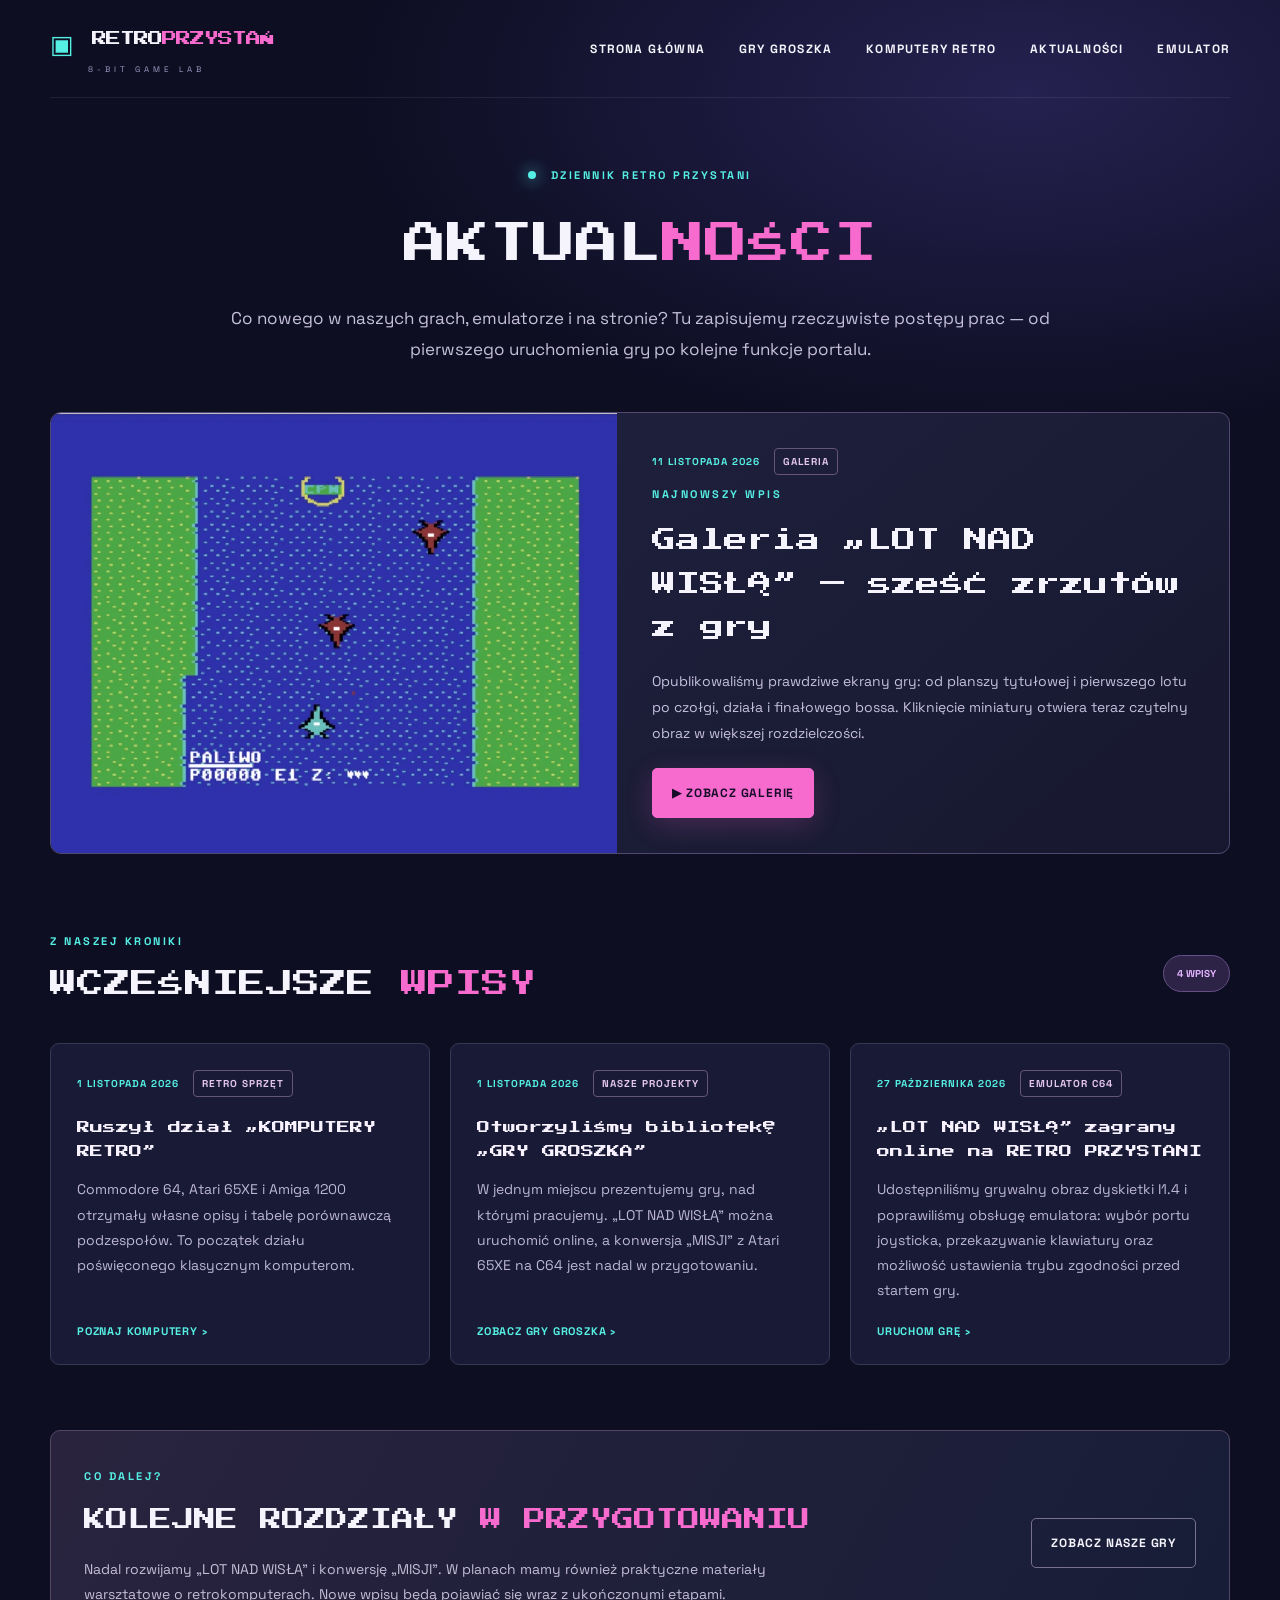
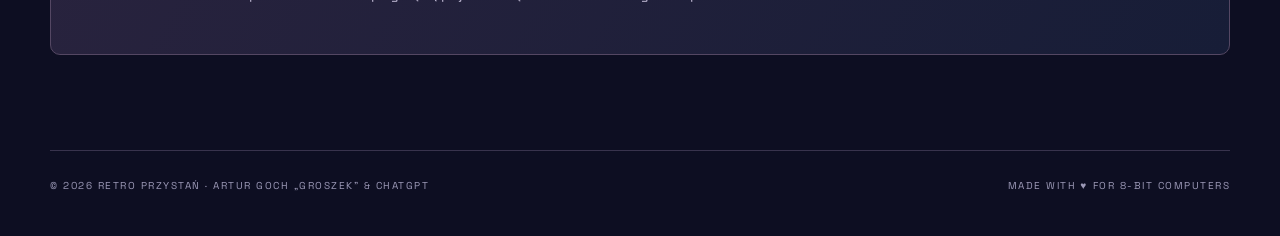
==== aktualnosci.html @ 4b3c9cd3 "feat: add project updates timeline with verified release milestones" ====
<!doctype html>
<html lang="pl">
<head>
<meta charset="utf-8">
<meta name="viewport" content="width=device-width,initial-scale=1">
<meta name="theme-color" content="#11112b">
<meta name="description" content="Aktualności RETRO PRZYSTANI: postępy prac nad grami LOT NAD WISŁĄ i MISJA, galeria, emulator Commodore 64 i dział Komputery Retro.">
<title>AKTUALNOŚCI — RETRO PRZYSTAŃ</title>
<link rel="preconnect" href="https://fonts.googleapis.com">
<link rel="preconnect" href="https://fonts.gstatic.com" crossorigin>
<link href="https://fonts.googleapis.com/css2?family=Press+Start+2P&family=Space+Grotesk:wght@400;500;600;700&display=swap" rel="stylesheet">
<link rel="stylesheet" href="style.css">
</head>
<body>
<header class="topbar wrap">
  <a class="logo" href="index.html"><span class="logo-mark">▣</span> RETRO<span class="accent">PRZYSTAŃ</span><small>8-BIT GAME LAB</small></a>
  <nav aria-label="Menu">
    <a href="index.html">STRONA GŁÓWNA</a>
    <a href="gry-groszka.html">GRY GROSZKA</a>
    <a href="komputery-retro.html">KOMPUTERY RETRO</a>
    <a href="aktualnosci.html" aria-current="page">AKTUALNOŚCI</a>
    <a href="player.html">EMULATOR</a>
  </nav>
</header>
<main class="wrap news-page">
  <header class="news-hero">
    <span class="eyebrow"><span class="pulse"></span> DZIENNIK RETRO PRZYSTANI</span>
    <h1>AKTUAL<span class="accent">NOŚCI</span></h1>
    <p>Co nowego w naszych grach, emulatorze i na stronie? Tu zapisujemy rzeczywiste postępy prac — od pierwszego uruchomienia gry po kolejne funkcje portalu.</p>
  </header>
  <section class="news-featured" aria-labelledby="news-latest-title">
    <div class="news-featured-visual"><img src="images/galeria-lot-pelne/03-wrogie-samoloty.webp" alt="Zrzut ekranu LOT NAD WISŁĄ — samolot nad rzeką i przeciwnicy" width="1049" height="786" loading="eager" decoding="async"></div>
    <article class="news-featured-content" id="galeria-lot-nad-wisla">
      <div class="news-meta"><time datetime="2026-11-11">11 LISTOPADA 2026</time><span>GALERIA</span></div>
      <span class="eyebrow">NAJNOWSZY WPIS</span>
      <h2 id="news-latest-title">Galeria „LOT NAD WISŁĄ” — sześć zrzutów z gry</h2>
      <p>Opublikowaliśmy prawdziwe ekrany gry: od planszy tytułowej i pierwszego lotu po czołgi, działa i finałowego bossa. Kliknięcie miniatury otwiera teraz czytelny obraz w większej rozdzielczości.</p>
      <a class="btn primary" href="lot-nad-wisla.html#galeria">▶ ZOBACZ GALERIĘ</a>
    </article>
  </section>

  <section class="news-archive" aria-labelledby="news-archive-title">
    <div class="section-head"><div>
      <span class="eyebrow">Z NASZEJ KRONIKI</span>
      <h2 id="news-archive-title">WCZEŚNIEJSZE <span class="accent">WPISY</span></h2>
    </div><span class="pill">4 WPISY</span></div>
    <div class="news-card-grid">
      <article class="news-card" id="komputery-retro">
        <div class="news-meta"><time datetime="2026-11-01">1 LISTOPADA 2026</time><span>RETRO SPRZĘT</span></div>
        <h3>Ruszył dział „KOMPUTERY RETRO”</h3>
        <p>Commodore 64, Atari 65XE i Amiga 1200 otrzymały własne opisy i tabelę porównawczą podzespołów. To początek działu poświęconego klasycznym komputerom.</p>
        <a class="news-read-link" href="komputery-retro.html">POZNAJ KOMPUTERY ›</a>
      </article>
<article class="news-card" id="gry-groszka">
        <div class="news-meta"><time datetime="2026-11-01">1 LISTOPADA 2026</time><span>NASZE PROJEKTY</span></div>
        <h3>Otworzyliśmy bibliotekę „GRY GROSZKA”</h3>
        <p>W jednym miejscu prezentujemy gry, nad którymi pracujemy. „LOT NAD WISŁĄ” można uruchomić online, a konwersja „MISJI” z Atari 65XE na C64 jest nadal w przygotowaniu.</p>
        <a class="news-read-link" href="gry-groszka.html">ZOBACZ GRY GROSZKA ›</a>
      </article>
<article class="news-card" id="emulator-i-gra">
        <div class="news-meta"><time datetime="2026-10-27">27 PAŹDZIERNIKA 2026</time><span>EMULATOR C64</span></div>
        <h3>„LOT NAD WISŁĄ” zagrany online na RETRO PRZYSTANI</h3>
        <p>Udostępniliśmy grywalny obraz dyskietki I1.4 i poprawiliśmy obsługę emulatora: wybór portu joysticka, przekazywanie klawiatury oraz możliwość ustawienia trybu zgodności przed startem gry.</p>
        <a class="news-read-link" href="player.html?game=lot-nad-wisla">URUCHOM GRĘ ›</a>
      </article>
    </div>
  </section>
  <aside class="news-footnote">
    <div>
      <span class="eyebrow">CO DALEJ?</span>
      <h2>KOLEJNE ROZDZIAŁY <span class="accent">W PRZYGOTOWANIU</span></h2>
      <p>Nadal rozwijamy „LOT NAD WISŁĄ” i konwersję „MISJI”. W planach mamy również praktyczne materiały warsztatowe o retrokomputerach. Nowe wpisy będą pojawiać się wraz z ukończonymi etapami.</p>
    </div>
    <a class="btn ghost" href="gry-groszka.html">ZOBACZ NASZE GRY</a>
  </aside>
</main>
<footer class="wrap footer"><span>© 2026 RETRO PRZYSTAŃ · ARTUR GOCH „GROSZEK” & CHATGPT</span><span>MADE WITH ♥ FOR 8-BIT COMPUTERS</span></footer>
</body>
</html>
---- style.css ----
@import url('https://fonts.googleapis.com/css2?family=Space+Grotesk:wght@400;500;600;700&family=Press+Start+2P&display=swap');
:root{--bg:#0d0e22;--panel:#171934;--panel2:#202442;--white:#f5f4fc;--muted:#aaaac7;--pink:#f86bce;--violet:#9e72ff;--cyan:#55efe4;--border:#393854}*{box-sizing:border-box}html{scroll-behavior:smooth}body{margin:0;background:radial-gradient(ellipse 70% 25% at 80% 5%,#252150 0,transparent 75%),var(--bg);color:var(--white);font-family:'Space Grotesk',Arial,sans-serif}a{color:inherit;text-decoration:none}.wrap{width:min(1180px,calc(100% - 48px));margin-inline:auto}.topbar{min-height:98px;display:flex;align-items:center;justify-content:space-between;gap:20px;border-bottom:1px solid #ffffff13}.logo{font-family:'Press Start 2P',monospace;font-size:15px;line-height:1.5;letter-spacing:-1px;display:inline-block}.logo-mark{color:var(--cyan);font-size:25px;vertical-align:middle;margin-right:5px}.logo small{display:block;font-family:'Space Grotesk',sans-serif;letter-spacing:4px;margin:4px 0 0 38px;font-size:8px;color:#a09ec6}.accent{color:var(--pink)}nav{display:flex;gap:34px;font-size:12px;letter-spacing:1.2px;font-weight:700}nav a:hover{color:var(--cyan)}.hero{min-height:620px;display:grid;grid-template-columns:1.1fr .9fr;align-items:center;gap:45px;padding-top:34px;padding-bottom:60px}.eyebrow{font-size:11px;letter-spacing:2.5px;color:var(--cyan);font-weight:700}.pulse{display:inline-block;width:8px;height:8px;border-radius:50%;background:var(--cyan);box-shadow:0 0 15px var(--cyan);margin-right:9px}.hero h1,h1,h2,.art strong,.empty-card h3,.cta h2{font-family:'Press Start 2P',monospace}.hero h1{font-size:clamp(25px,3vw,42px);line-height:1.65;margin:26px 0}.hero h1 em{font-style:normal;color:var(--pink)}.hero-text>p{color:#c1bfd7;font-size:17px;line-height:1.75;max-width:530px}.actions{display:flex;gap:14px;flex-wrap:wrap;margin-top:30px}.btn{border:1px solid #77718f;border-radius:5px;display:inline-flex;justify-content:center;align-items:center;padding:16px 19px;font-size:12px;font-family:inherit;font-weight:800;letter-spacing:.8px;cursor:pointer;text-decoration:none}.primary{background:var(--pink);color:#180c2b;border-color:var(--pink);box-shadow:0 7px 28px #f86bce33}.primary:hover{background:#ff9be0}.ghost:hover{border-color:var(--cyan);color:var(--cyan)}.hero-stats{display:flex;gap:38px;margin-top:60px}.hero-stats>div{display:flex;flex-direction:column;gap:8px}.hero-stats strong{font-size:26px;color:var(--cyan)}.hero-stats span{font-size:9px;letter-spacing:1px;color:#8c8ba7;font-weight:700}.machine{filter:drop-shadow(0 22px 50px #0008);padding:20px}.monitor{border:12px solid #ded9df;border-radius:25px 25px 19px 19px;background:#d4cfd4;box-shadow:inset 0 0 0 2px white,0 0 75px #7972e622;transform:rotate(2deg)}.monitor-top,.monitor-bottom{color:#6f6774;display:flex;justify-content:space-between;font-size:11px;letter-spacing:3px;font-weight:700;padding:12px}.led{height:8px;width:8px;border-radius:50%;background:#4fc496;box-shadow:0 0 10px #4fc496}.crt{margin:0 15px;background:#151a4f;border:12px solid #332e41;border-radius:27px;overflow:hidden;box-shadow:inset 0 0 30px #0008}.crt-inner{height:310px;background:#3d46ac;border:17px solid #7b85ed;color:#a9b4ff;font:9px/1.8 'Press Start 2P',monospace;position:relative;overflow:hidden;padding:15px 8px;text-shadow:0 0 9px #a2caff77}.screen-title{text-align:center;margin-bottom:12px}.ready{margin-top:18px}.screen-line{margin-top:6px}.cursor{animation:blink 1s steps(1) infinite}@keyframes blink{50%{opacity:0}}.pixel-scene{position:absolute;bottom:0;left:0;right:0;height:105px;background:#636cce;overflow:hidden}.sky-pixels{position:absolute;top:3px;left:40px;color:#c5ceff}.river{position:absolute;left:35%;width:30%;top:29px;bottom:0;background:repeating-linear-gradient(0deg,#2c94ce 0 12px,#60c0ee 12px 15px)}.shore{position:absolute;bottom:0;top:25px;width:36%;background:repeating-linear-gradient(180deg,#327d7c 0 15px,#46987f 15px 26px)}.shore-left{left:0;clip-path:polygon(0 0,90% 0,100% 30%,86% 60%,100% 100%,0 100%)}.shore-right{right:0;clip-path:polygon(15% 0,100% 0,100% 100%,5% 100%,0 52%)}.plane{position:absolute;font:40px Arial;z-index:2;left:50%;bottom:14px;color:#fff;transform:translateX(-50%) rotate(-90deg)}.stand{background:#c6c3cd;width:36%;height:22px;margin:auto;clip-path:polygon(25% 0,75% 0,100% 100%,0 100%)}.features{background:#181934;border-block:1px solid #343251}.feature-grid{min-height:70px;display:flex;justify-content:space-between;align-items:center;gap:20px;flex-wrap:wrap;font-family:'Press Start 2P',monospace;font-size:10px;color:#bbadd9}.section{padding:94px 0}.section-head{display:flex;justify-content:space-between;align-items:center;gap:25px}.section h2{font-size:clamp(20px,2.6vw,31px);line-height:1.6;margin:22px 0}.section-head p,.about p,.cta p{color:var(--muted);line-height:1.8}.pill{background:#2c2346;color:#e3b4ff;border:1px solid #654f85;padding:11px 13px;border-radius:25px;font-size:10px;font-weight:700;white-space:nowrap}.game-grid{display:grid;grid-template-columns:1fr 1fr;gap:25px;margin-top:35px}.game-card{border:1px solid var(--border);border-radius:8px;background:var(--panel);overflow:hidden}.art{height:250px;position:relative;overflow:hidden;background:linear-gradient(90deg,#295979 0 32%,#217fa6 32% 68%,#295979 68%)}.art:before,.art:after{content:'';position:absolute;top:0;bottom:0;width:29%;background:repeating-linear-gradient(0deg,#1f795d 0 17px,#36875a 17px 33px)}.art:before{left:0;clip-path:polygon(0 0,100% 0,86% 32%,100% 68%,88% 100%,0 100%)}.art:after{right:0;clip-path:polygon(12% 0,100% 0,100% 100%,0 100%,15% 65%,0 25%)}.art-river{position:absolute;inset:0;background:repeating-linear-gradient(0deg,transparent 0 24px,#85d5e21a 24px 29px)}.art-plane{font-size:105px;color:#e6edf0;position:absolute;left:50%;top:45%;transform:translate(-50%,-50%) rotate(-90deg);text-shadow:6px 4px #142d58}.art-label{position:absolute;top:15px;left:18px;z-index:3;background:#12162dbb;padding:8px;font-size:10px;letter-spacing:1px}.art strong{position:absolute;bottom:25px;left:25px;z-index:4;color:#fff;font-size:20px;text-shadow:3px 3px #171138}.game-content{padding:25px}.meta{display:flex;justify-content:space-between;gap:10px;color:var(--cyan);font-size:10px;font-weight:700;letter-spacing:1px}.status{color:#f3ce89}.game-content h3{font-size:22px}.game-content p{color:var(--muted);line-height:1.75;min-height:75px}.card-actions{display:flex;align-items:center;gap:15px;flex-wrap:wrap}.card-actions span{font-size:10px;color:#8887a9}.secondary-card{border-style:dashed;display:grid;place-items:center;min-height:480px}.empty-card{text-align:center;padding:20px}.empty-icon{font-size:45px;color:#9e72ff}.empty-card>span{color:#a3a0c1;font-size:11px;letter-spacing:2px}.empty-card h3{font-size:17px;line-height:2.2}.empty-card p{color:#8a89aa}.about{display:grid;grid-template-columns:1.15fr .85fr;gap:70px;align-items:center}.about-panel{display:flex;align-items:center;justify-content:center;gap:35px;border:1px solid #4b3e7c;background:linear-gradient(145deg,#26204a,#171a38);min-height:270px;border-radius:8px}.chip{padding:35px 12px;border:7px solid #48405d;border-radius:8px;text-align:center;background:#11111c;font-family:'Press Start 2P',monospace;color:#c7bfd9;font-size:11px;line-height:2}.chip b{font-size:24px}.panel-copy{font-size:12px;letter-spacing:2px}.panel-copy strong{display:block;color:var(--cyan);font-size:22px;margin:10px 0}.panel-copy small{font-size:10px;color:var(--muted)}.cta{border:1px solid #614b85;background:linear-gradient(130deg,#282044,#151a37);border-radius:12px;padding:65px 25px;text-align:center}.cta .btn{margin-top:16px}.footer{display:flex;justify-content:space-between;gap:20px;border-top:1px solid #38334d;color:#9c99b7;padding-block:28px 44px;font-size:10px;letter-spacing:1.5px}.player-page{padding:65px 0 90px}.player-page>h1{font-size:clamp(20px,3vw,34px);line-height:1.7}.player-page>p{line-height:1.8;color:var(--muted);max-width:900px}.notice{border:1px solid #4c5e83;color:#b1cbe7;background:#17223f;padding:15px 20px;margin:24px 0;font-size:13px;line-height:1.7}.player-layout{display:grid;grid-template-columns:minmax(0,1fr) 300px;gap:22px}.player-stage{background:#080916;border:1px solid #464465;border-radius:8px;min-height:440px;overflow:hidden}.player-placeholder{height:100%;min-height:440px;display:flex;align-items:center;justify-content:center;flex-direction:column;gap:15px;color:#a0afff;background:radial-gradient(#242b73,#0c1238)}.player-placeholder p{font-family:'Press Start 2P',monospace}.player-placeholder span{font-size:11px;letter-spacing:2px;text-align:center;padding:0 20px}.icon-c64{font-family:'Press Start 2P',monospace;font-size:55px}.emulator-container{height:520px;width:100%}.player-sidebar{background:var(--panel);border:1px solid var(--border);border-radius:8px;padding:23px}.player-sidebar h2{font:13px/1.7 'Press Start 2P',monospace}.player-sidebar h3{font-size:13px;letter-spacing:1px}.player-sidebar p{color:var(--muted);font-size:13px;line-height:1.7}.file-label{display:block;text-align:center;background:var(--pink);color:#190e2c;padding:17px 9px;font-size:11px;font-weight:800;border-radius:4px;cursor:pointer;line-height:1.5;margin-block:20px 8px}input[type=file]{width:100%;font-size:11px;color:#bbb}.reset{width:100%;margin-top:14px;background:transparent;color:var(--white)}.divider{height:1px;background:var(--border);margin:25px 0}.smallprint{font-size:12px}.smallprint a{color:var(--cyan)}[hidden]{display:none!important}@media(max-width:880px){.hero,.about{grid-template-columns:1fr}.machine{max-width:550px;margin:0 auto}.hero{padding-top:65px}.feature-grid{justify-content:center}.game-grid{grid-template-columns:1fr}.player-layout{grid-template-columns:1fr}.topbar{align-items:flex-start;padding-top:22px;padding-bottom:22px;flex-direction:column}nav{flex-wrap:wrap;gap:17px}.hero-stats{gap:20px}}@media(max-width:540px){.wrap{width:min(100% - 28px,1180px)}.hero h1{font-size:22px}.hero-stats strong{font-size:19px}.hero-stats span{font-size:8px}.machine{padding:0}.crt-inner{height:235px;font-size:7px;padding:8px 4px;border-width:9px}.crt{margin:0 6px;border-width:7px}.monitor{border-width:8px}.hero-stats{margin-top:36px}.art strong{font-size:16px}.section{padding:55px 0}.section-head{align-items:flex-start;flex-direction:column}.about-panel{flex-direction:column;padding:25px;gap:12px}.footer{flex-direction:column}.feature-grid{font-size:8px}.logo{font-size:12px}}
/* Karta gry i własna podstrona LOT NAD WISŁĄ. */
.art--cover{background:#12152c}
.art--cover:before,.art--cover:after{display:none}
.art--cover:after{display:block;content:'';position:absolute;inset:52% 0 0;background:linear-gradient(transparent,#090a20dd);width:100%;clip-path:none;pointer-events:none}
.game-cover{display:block;width:100%;height:100%;object-fit:cover;image-rendering:pixelated}
.art--cover strong{max-width:90%;line-height:1.6}
.game-version-note{font-size:11px!important;min-height:0!important;margin-top:16px;color:#b9aed1!important}
.player-sidebar a:not(.btn){color:var(--cyan);text-decoration:underline}
.game-detail{padding:68px 0 96px}
.game-detail h1{font-family:'Press Start 2P',monospace;font-size:clamp(22px,3.1vw,42px);line-height:1.6;letter-spacing:-.4px;margin:22px 0}
.game-lead{font-size:17px;line-height:1.8;color:#c6c0df;max-width:880px}
.game-detail-layout{display:grid;grid-template-columns:minmax(0,1.3fr) minmax(265px,.7fr);align-items:start;gap:28px;margin:35px 0 55px}
.game-title-art{margin:0;border:1px solid #555078;background:#171934;border-radius:9px;overflow:hidden}
.game-title-art img{display:block;width:100%;height:auto;image-rendering:pixelated}
.game-title-art figcaption{font-size:12px;color:#b9b2d3;padding:13px 17px}
.game-panel{background:#171934;border:1px solid #393854;border-radius:9px;padding:26px}
.game-panel h2{font:14px/1.8 'Press Start 2P',monospace;color:var(--cyan);margin:0 0 17px}
.game-panel p,.game-panel li{color:#c1bbd7;font-size:14px;line-height:1.8}
.game-panel ul{padding-left:21px}
.game-panel .btn{width:100%;margin:9px 0}
.game-panel .game-download{display:block;text-align:center;font-size:12px;color:var(--cyan);padding:12px 0;text-decoration:underline}
.game-section-title{font:15px/1.9 'Press Start 2P',monospace;color:#f4eaff;margin:36px 0 15px}
.game-facts{display:grid;grid-template-columns:1fr 1fr;gap:12px;margin:28px 0}
.game-fact{padding:18px;background:#201f40;border:1px solid #454061;border-radius:8px}
.game-fact strong{display:block;color:var(--cyan);font-size:12px;margin-bottom:8px}
.game-fact span{display:block;font-size:13px;color:#d0c9df;line-height:1.6}
.game-story{max-width:900px;color:#c5bedb;line-height:1.85}
@media(max-width:860px){.game-detail-layout{grid-template-columns:1fr}.game-facts{grid-template-columns:1fr}}

/* Dzial GRY GROSZKA: zgodny z paleta RETRO PRZYSTANI, bez zewnetrznych bibliotek. */
.pill-link:hover{border-color:var(--cyan);color:var(--cyan)}
.misja-art{background:
  linear-gradient(to bottom,transparent 69%,#304c81 70% 72%,#232d58 73% 76%,#182344 77%),
  radial-gradient(circle at 50% 55%,#51458f 0%,#252352 39%,#101633 90%);
}
.misja-art:before,.misja-art:after{display:none}
.misja-pixel-art{position:absolute;inset:0;text-align:center;color:#85e8e8}
.misja-pixel-art .pixel-star{position:absolute;right:20%;top:21%;font-size:29px}
.misja-pixel-art .pixel-mountain{position:absolute;left:22%;bottom:28%;font-size:74px;color:#a76ed1;text-shadow:15px 14px #384789}
.misja-pixel-art .pixel-object{position:absolute;right:25%;bottom:32%;font-size:42px;color:#f1cb73}
.groszek-hero{padding-top:78px;padding-bottom:64px}
.groszek-hero h1{font:clamp(25px,4vw,48px)/1.65 'Press Start 2P',monospace;margin:18px 0}
.groszek-hero>p{max-width:800px;font-size:18px;line-height:1.85;color:#c0bcd8}
.groszek-highlights{display:flex;flex-wrap:wrap;gap:16px;margin-top:33px}
.groszek-highlights>div{min-width:140px;padding:15px 19px;background:#181936;border:1px solid #363657;border-radius:6px}
.groszek-highlights strong{display:block;color:var(--cyan);font-size:24px;margin-bottom:7px}
.groszek-highlights span{display:block;color:#aca6c8;font-size:10px;letter-spacing:1px;font-weight:700}
.groszek-section{padding-bottom:80px}
.groszek-section h2,.groszek-outro h2{font:clamp(19px,2.4vw,27px)/1.7 'Press Start 2P',monospace;margin:13px 0}
.groszek-grid{display:grid;grid-template-columns:1fr 1fr;gap:26px;margin-top:30px}
.groszek-entry{border:1px solid var(--border);border-radius:9px;background:var(--panel);overflow:hidden;min-width:0}
.groszek-preview{height:270px;overflow:hidden;position:relative;background:#171d42}
.groszek-preview img{display:block;width:100%;height:100%;object-fit:cover;image-rendering:pixelated}
.groszek-content{padding:28px}
.groszek-content h3{font-size:25px;margin:18px 0;color:#faf6ff}
.groszek-content>p{color:var(--muted);font-size:14px;line-height:1.85}
.groszek-content .card-actions{margin-top:20px}
.groszek-content .groszek-version{padding:12px 0;color:#d0c9e1}
.groszek-content .groszek-credit{margin-top:20px;font-size:12px;color:#9fa0c3}
.groszek-ready{color:var(--cyan)}
.groszek-misja-preview{display:flex;flex-direction:column;align-items:center;justify-content:center;gap:16px;text-align:center;padding:19px}
.groszek-misja-platform{font-size:12px;color:#a8e8e8;letter-spacing:2px;font-weight:700}
.groszek-misja-platform b{color:var(--pink)}
.groszek-misja-symbol{font-size:72px;line-height:1;color:#f2c77b;text-shadow:13px 9px #674d9f}
.groszek-misja-title{font:32px/1.3 'Press Start 2P',monospace;color:#fff;text-shadow:4px 4px #332459}
.groszek-misja-caption{font-size:10px;letter-spacing:2px;color:#d2c5ff}
.groszek-unavailable{margin-top:19px;padding:15px;text-align:center;border:1px dashed #63577a;border-radius:5px;color:#9f9bb6;font-size:12px;letter-spacing:1px;font-weight:700}
.groszek-outro{display:flex;justify-content:space-between;align-items:center;gap:20px;padding:44px 0 90px;border-top:1px solid #35324b}
.groszek-outro p{color:var(--muted);max-width:720px;line-height:1.85}
.groszek-outro .btn{flex-shrink:0}
@media(max-width:900px){.groszek-grid{grid-template-columns:1fr}.groszek-outro{align-items:flex-start;flex-direction:column}.groszek-hero{padding-top:53px}}
@media(max-width:500px){.groszek-preview{height:215px}.groszek-content{padding:20px}.groszek-misja-title{font-size:26px}.groszek-misja-platform{font-size:10px}.groszek-hero>p{font-size:15px}.groszek-highlights>div{min-width:95px;flex:1}}

/* Dzial KOMPUTERY RETRO: ilustracje sa autorskimi dekoracjami CSS, nie zdjeciami sprzetu. */
.retro-feature-section{background:linear-gradient(180deg,#17182f 0%,#0f1027 100%);border-block:1px solid #34304f}
.retro-teaser-grid{display:grid;grid-template-columns:repeat(3,minmax(0,1fr));gap:18px;margin-top:30px}
.retro-teaser{display:flex;flex-direction:column;gap:14px;padding:25px 23px;border-radius:10px;border:1px solid #4c4665;background:linear-gradient(140deg,#27203f,#171d37);transition:transform .16s,border-color .16s}
.retro-teaser:hover,.retro-teaser:focus-visible{transform:translateY(-4px);border-color:var(--cyan)}
.retro-teaser-year{font-size:11px;color:var(--cyan);font-weight:700;letter-spacing:2px}
.retro-teaser strong{font:13px/1.8 'Press Start 2P',monospace}
.retro-teaser>span:not(.retro-teaser-year):not(.retro-teaser-link){color:#c1bbd8;font-size:12px}
.retro-teaser-link{font-size:10px;color:var(--pink);font-weight:800;letter-spacing:1px;margin-top:auto}
.retro-detail-page{padding:65px 0 85px}
.retro-detail-hero{text-align:center;padding:17px 0 52px}
.retro-detail-hero h1{font:clamp(24px,3.7vw,42px)/1.7 'Press Start 2P',monospace;margin:22px 0}
.retro-detail-hero>p{color:#c3bfd9;line-height:1.85;font-size:17px;max-width:840px;margin:0 auto}
.retro-era-strip{display:flex;flex-wrap:wrap;justify-content:center;gap:9px;margin:28px auto 0}
.retro-era-strip span{padding:11px 13px;color:#b7b6d7;border:1px solid #4e4869;background:#1a1b3b;border-radius:20px;font-size:11px;letter-spacing:.6px}
.retro-machines{display:flex;flex-direction:column;gap:26px}
.retro-machine{display:grid;grid-template-columns:minmax(0,.92fr) minmax(0,1.08fr);overflow:hidden;border:1px solid #413c5c;border-radius:11px;background:#171934;scroll-margin-top:25px}
.retro-machine-visual{position:relative;display:flex;justify-content:center;align-items:center;min-height:350px;overflow:hidden;isolation:isolate}
.retro-theme-c64{background:radial-gradient(circle at 50% 48%,#3f4a89,#1c2749 67%,#111630)}
.retro-theme-atari{background:radial-gradient(circle at 50% 50%,#6c4768,#312448 66%,#18132f)}
.retro-theme-amiga{background:radial-gradient(circle at 50% 50%,#366d7d,#20374c 65%,#111d32)}
.retro-machine-visual:before{content:'';position:absolute;inset:0;opacity:.35;z-index:-1;background:repeating-linear-gradient(to bottom,transparent 0 5px,#ffffff09 6px)}
.retro-machine-year{position:absolute;top:23px;left:25px;font:13px 'Press Start 2P',monospace;color:#e1d6fb}
.retro-computer-shell{position:relative;width:min(76%,355px);height:171px;background:linear-gradient(#d7c9ad 0%,#b7a98f 80%,#8a8073);border:2px solid #8e826d;border-bottom:12px solid #888072;border-radius:12px 12px 17px 17px;box-shadow:5px 17px 0 #0004,0 25px 40px #0006;transform:perspective(450px) rotateX(11deg) rotateZ(-5deg);padding:16px 15px}
.retro-computer-top{display:flex;align-items:center;justify-content:space-between;gap:10px;height:37px}
.retro-computer-logo{font:bold 12px/1.3 'Space Grotesk',sans-serif;color:#53483f;letter-spacing:1px}
.retro-computer-led{background:#2dd8ad;width:9px;height:9px;border-radius:50%;box-shadow:0 0 10px #26d7aa}
.retro-keyboard{height:77px;margin-top:6px;border:4px solid #827769;border-radius:5px;background:
repeating-linear-gradient(to right,transparent 0 16px,#6c6256 16px 18px),
repeating-linear-gradient(to bottom,#483f3b 0 13px,#877867 13px 16px);box-shadow:inset 1px 2px 3px #0007}
.retro-spacebar{position:absolute;bottom:18px;left:31%;right:29%;height:11px;border-radius:3px;background:#817464;box-shadow:0 2px 2px #0004}
.retro-theme-atari .retro-computer-shell{background:linear-gradient(#c4c5c8,#929599);border-color:#73767d;border-bottom-color:#77787d}
.retro-theme-atari .retro-computer-logo{color:#494c55;font-weight:800}
.retro-theme-atari .retro-keyboard{border-color:#545760;background:repeating-linear-gradient(to right,transparent 0 16px,#373b40 16px 18px),repeating-linear-gradient(to bottom,#272b32 0 13px,#6b6d71 13px 16px)}
.retro-theme-amiga .retro-computer-shell{background:linear-gradient(#e5e5e0,#b9bab7);border-color:#aaaaa6;border-bottom-color:#92928e}
.retro-theme-amiga .retro-computer-logo{color:#3c4952}
.retro-theme-amiga .retro-keyboard{border-color:#9fa29e;background:repeating-linear-gradient(to right,transparent 0 16px,#999b98 16px 18px),repeating-linear-gradient(to bottom,#b5b8b8 0 13px,#565d60 13px 16px)}
.retro-machine-pixel-mark{position:absolute;bottom:23px;right:24px;color:#b8b7f1;font:10px 'Press Start 2P',monospace;letter-spacing:1px}
.retro-machine-info{padding:30px 33px}
.retro-machine-info h2{font:clamp(17px,2vw,25px)/1.8 'Press Start 2P',monospace;margin:16px 0}
.retro-machine-info>p{font-size:14px;color:#c6bfdc;line-height:1.85}
.retro-spec-list{margin:20px 0 22px;border-top:1px solid #42405f}
.retro-spec-list>div{display:flex;align-items:flex-start;gap:20px;justify-content:space-between;padding:10px 0;border-bottom:1px solid #383854;font-size:13px}
.retro-spec-list dt{font-weight:700;color:#9da1c8;min-width:105px}
.retro-spec-list dd{color:#ece8f8;margin:0;text-align:right}
.retro-machine-actions{display:flex;flex-wrap:wrap;gap:10px}
.retro-machine-actions .btn{font-size:11px;padding:13px 14px}
.retro-table-section{padding:72px 0 30px}
.retro-table-section h2,.retro-lab-section h2{font:clamp(18px,2.5vw,26px)/1.7 'Press Start 2P',monospace;margin:19px 0 25px}
.retro-table-scroll{overflow-x:auto;border-radius:10px;border:1px solid #48415f}
.retro-compare-table{border-collapse:collapse;min-width:560px;width:100%;background:#171a37;font-size:14px}
.retro-compare-table th,.retro-compare-table td{text-align:left;padding:16px 15px;border-bottom:1px solid #3b3858}
.retro-compare-table thead th{font-size:12px;color:var(--cyan);background:#23203e;letter-spacing:.7px}
.retro-compare-table tbody th{font-size:12px;color:#b5aed2;font-weight:700}
.retro-compare-table td{color:#e2ddef}
.retro-compare-table tr:last-child th,.retro-compare-table tr:last-child td{border-bottom:0}
.retro-footnote{font-size:12px;color:#a5a0ba;line-height:1.8}
.retro-lab-section{display:flex;justify-content:space-between;align-items:center;gap:30px;padding:34px 32px;margin-top:45px;background:linear-gradient(130deg,#292142,#171d36);border:1px solid #53456d;border-radius:11px}
.retro-lab-section p{color:#bbb6d0;line-height:1.8;max-width:720px}
.retro-lab-section>.btn{flex-shrink:0}
@media(max-width:1100px){.topbar nav{gap:15px}.topbar nav a{font-size:11px}}
@media(max-width:850px){.retro-machine{grid-template-columns:1fr}.retro-machine-visual{min-height:280px}.retro-teaser-grid{grid-template-columns:1fr}.retro-lab-section{flex-direction:column;align-items:flex-start}}
@media(max-width:560px){.retro-detail-page{padding-top:38px}.retro-detail-hero{padding-bottom:32px}.retro-detail-hero>p{font-size:15px}.retro-machine-visual{min-height:240px}.retro-machine-info{padding:24px 18px}.retro-computer-shell{height:143px;padding:10px}.retro-keyboard{height:68px}.retro-spacebar{bottom:13px}.retro-machine-info h2{font-size:18px}.retro-spec-list>div{font-size:12px}.retro-spec-list dt{min-width:90px}.retro-lab-section{padding:25px 17px}.retro-teaser-grid{gap:12px}}

/* GALERIA LOT NAD WISLA */
.game-gallery{margin:55px 0 70px;scroll-margin-top:25px}
.game-gallery-heading h2{font:clamp(19px,2.5vw,28px)/1.65 'Press Start 2P',monospace;margin:14px 0}
.game-gallery-intro{max-width:900px;font-size:14px;line-height:1.8;color:#bbb6d2;margin:0 0 28px}
.game-gallery-grid{display:grid;grid-template-columns:repeat(3,minmax(0,1fr));gap:18px}
.game-gallery-item{margin:0;overflow:hidden;border:1px solid var(--border);border-radius:9px;background:#191a37;min-width:0}
.game-gallery-thumb{display:block;position:relative;width:100%;padding:0;border:0;background:#3037a7;cursor:zoom-in;aspect-ratio:4/3;overflow:hidden}
.game-gallery-thumb img{display:block;width:100%;height:100%;object-fit:contain;image-rendering:pixelated;transition:transform .2s}
.game-gallery-thumb:hover img{transform:scale(1.04)}
.game-gallery-thumb:focus-visible{outline:3px solid var(--cyan);outline-offset:-3px}
.game-gallery-zoom{position:absolute;bottom:10px;right:10px;padding:7px 9px;background:#0d1029d9;border:1px solid #73689d;border-radius:4px;color:#fff;font:10px 'Space Grotesk',sans-serif;letter-spacing:.6px}
.game-gallery-item figcaption{display:flex;flex-direction:column;gap:7px;min-height:97px;padding:15px 16px;line-height:1.5}
.game-gallery-item figcaption strong{font-size:13px;color:#f3ecff}
.game-gallery-item figcaption span{color:#aaa6c9;font-size:12px}
.game-gallery-dialog{box-sizing:border-box;max-width:min(980px,96vw);width:min(980px,96vw);max-height:94vh;padding:15px;background:#101326;color:#faf7ff;border:1px solid #655b8d;border-radius:10px;overflow:auto}
.game-gallery-dialog::backdrop{background:#050515e8}
.game-gallery-dialog-top{display:flex;justify-content:space-between;align-items:center;gap:20px;margin-bottom:12px;color:#bdb7d8;font-size:12px}
.game-gallery-close,.game-gallery-dialog-navigation button{border:1px solid #6f668c;border-radius:5px;background:#292545;color:#fff;padding:11px 14px;font:700 11px 'Space Grotesk',sans-serif;cursor:pointer}
.game-gallery-close:hover,.game-gallery-dialog-navigation button:hover{background:#46376b;border-color:var(--cyan)}
.game-gallery-dialog button:focus-visible{outline:2px solid var(--cyan);outline-offset:2px}
.game-gallery-dialog img{display:block;width:100%;max-height:70vh;object-fit:contain;image-rendering:pixelated;background:#3037a7}
.game-gallery-dialog-caption{text-align:center;color:#f5efff;font-weight:700;font-size:14px;line-height:1.6;padding:2px 0}
.game-gallery-dialog-navigation{display:flex;justify-content:space-between;align-items:center;gap:14px}
.game-gallery-dialog-navigation span{color:#9990bb;font-size:10px;letter-spacing:.4px;text-align:center}
@media(max-width:930px){.game-gallery-grid{grid-template-columns:repeat(2,minmax(0,1fr))}}
@media(max-width:600px){.game-gallery-grid{grid-template-columns:1fr}.game-gallery-dialog{padding:8px}.game-gallery-dialog-navigation{gap:5px}.game-gallery-dialog-navigation span{display:none}.game-gallery-dialog-navigation button{flex:1}.game-gallery-item figcaption{min-height:0}}

/* Galeria HD: link do osobnego zdjęcia w naturalnej rozdzielczości. */
.game-gallery-original{text-align:center;margin:7px 0 11px}
.game-gallery-original a{display:inline-block;color:var(--cyan);font-size:11px;letter-spacing:.5px;font-weight:700;text-decoration:underline;text-underline-offset:4px}
.game-gallery-original a:hover{color:#fff}

/* AKTUALNOSCI — kronika kolejnych etapow projektu; bez zewnetrznego JS. */
.news-page{padding-top:65px;padding-bottom:95px}
.news-hero{text-align:center;max-width:860px;margin:0 auto 48px}
.news-hero h1{font:clamp(24px,3.6vw,43px)/1.75 'Press Start 2P',monospace;margin:22px 0}
.news-hero>p{font-size:17px;color:#c6c0db;line-height:1.8}
.news-featured{display:grid;grid-template-columns:minmax(0,1fr) minmax(0,1.08fr);border-radius:11px;border:1px solid #50486e;overflow:hidden;background:linear-gradient(140deg,#222342,#17182f)}
.news-featured-visual{min-height:350px;overflow:hidden;background:#302fa0}
.news-featured-visual img{display:block;width:100%;height:100%;max-height:510px;object-fit:cover;image-rendering:pixelated}
.news-featured-content{padding:35px;display:flex;flex-direction:column;justify-content:center;align-items:flex-start;gap:12px;scroll-margin-top:24px}
.news-featured-content h2{font:clamp(17px,2vw,24px)/1.8 'Press Start 2P',monospace;margin:6px 0}
.news-featured-content p{font-size:14px;color:#c5c0dd;line-height:1.85;margin:2px 0 9px}
.news-meta{display:flex;flex-wrap:wrap;align-items:center;gap:8px 14px;font-size:10px;font-weight:800;letter-spacing:1px;color:#bbb2d7}
.news-meta time{color:var(--cyan)}
.news-meta span{border:1px solid #655576;border-radius:4px;padding:6px 8px;color:#e3c5ee}
.news-archive{padding-top:75px}
.news-archive h2{font:clamp(17px,2.2vw,27px)/1.65 'Press Start 2P',monospace;margin:12px 0}
.news-card-grid,.news-home-grid{display:grid;grid-template-columns:repeat(3,minmax(0,1fr));gap:20px;margin-top:25px}
.news-card,.news-home-card{display:flex;flex-direction:column;gap:13px;min-width:0;padding:26px;border:1px solid var(--border);border-radius:9px;background:#191a35;scroll-margin-top:26px}
.news-card h3,.news-home-card h3{font:13px/1.85 'Press Start 2P',monospace;color:#f8f2ff;margin:6px 0 0}
.news-card>p,.news-home-card>p{color:#bcb7d4;font-size:14px;line-height:1.8;margin:0 0 8px;flex:1}
.news-read-link{color:var(--cyan);font-size:11px;font-weight:800;letter-spacing:.8px;text-decoration:none;align-self:flex-start;margin-top:auto}
.news-read-link:hover,.news-home-card h3 a:hover{color:var(--pink)}
.news-home-section{background:linear-gradient(180deg,#0f1129,#19182f);border-top:1px solid #353451;border-bottom:1px solid #353451}
.news-home-section h2{font:clamp(19px,2.6vw,29px)/1.7 'Press Start 2P',monospace;margin:13px 0}
.news-home-card{background:#22213e}
.news-home-card h3{font-size:12px}
.news-home-card>p{font-size:13px}
.news-footnote{display:flex;align-items:center;justify-content:space-between;gap:28px;margin-top:65px;padding:33px;background:linear-gradient(120deg,#29233e,#171d37);border:1px solid #544763;border-radius:10px}
.news-footnote h2{font:clamp(15px,2vw,22px)/1.8 'Press Start 2P',monospace;margin:16px 0}
.news-footnote p{font-size:14px;line-height:1.8;color:#c4bdd7;max-width:745px}
.news-footnote .btn{flex-shrink:0}
.topbar nav{flex-wrap:wrap;justify-content:flex-end;row-gap:10px}
@media(max-width:1100px){.topbar{flex-wrap:wrap;padding-block:17px}.topbar nav{width:100%;justify-content:flex-start}}
@media(max-width:900px){.news-featured{grid-template-columns:1fr}.news-featured-visual{min-height:240px}.news-featured-visual img{max-height:360px}.news-card-grid,.news-home-grid{grid-template-columns:1fr 1fr}.news-footnote{flex-direction:column;align-items:flex-start}}
@media(max-width:620px){.news-page{padding-top:39px}.news-hero>p{font-size:15px}.news-featured-content{padding:22px}.news-card-grid,.news-home-grid{grid-template-columns:1fr}.news-card,.news-home-card{padding:20px}.news-footnote{padding:22px}.topbar nav{gap:12px}}
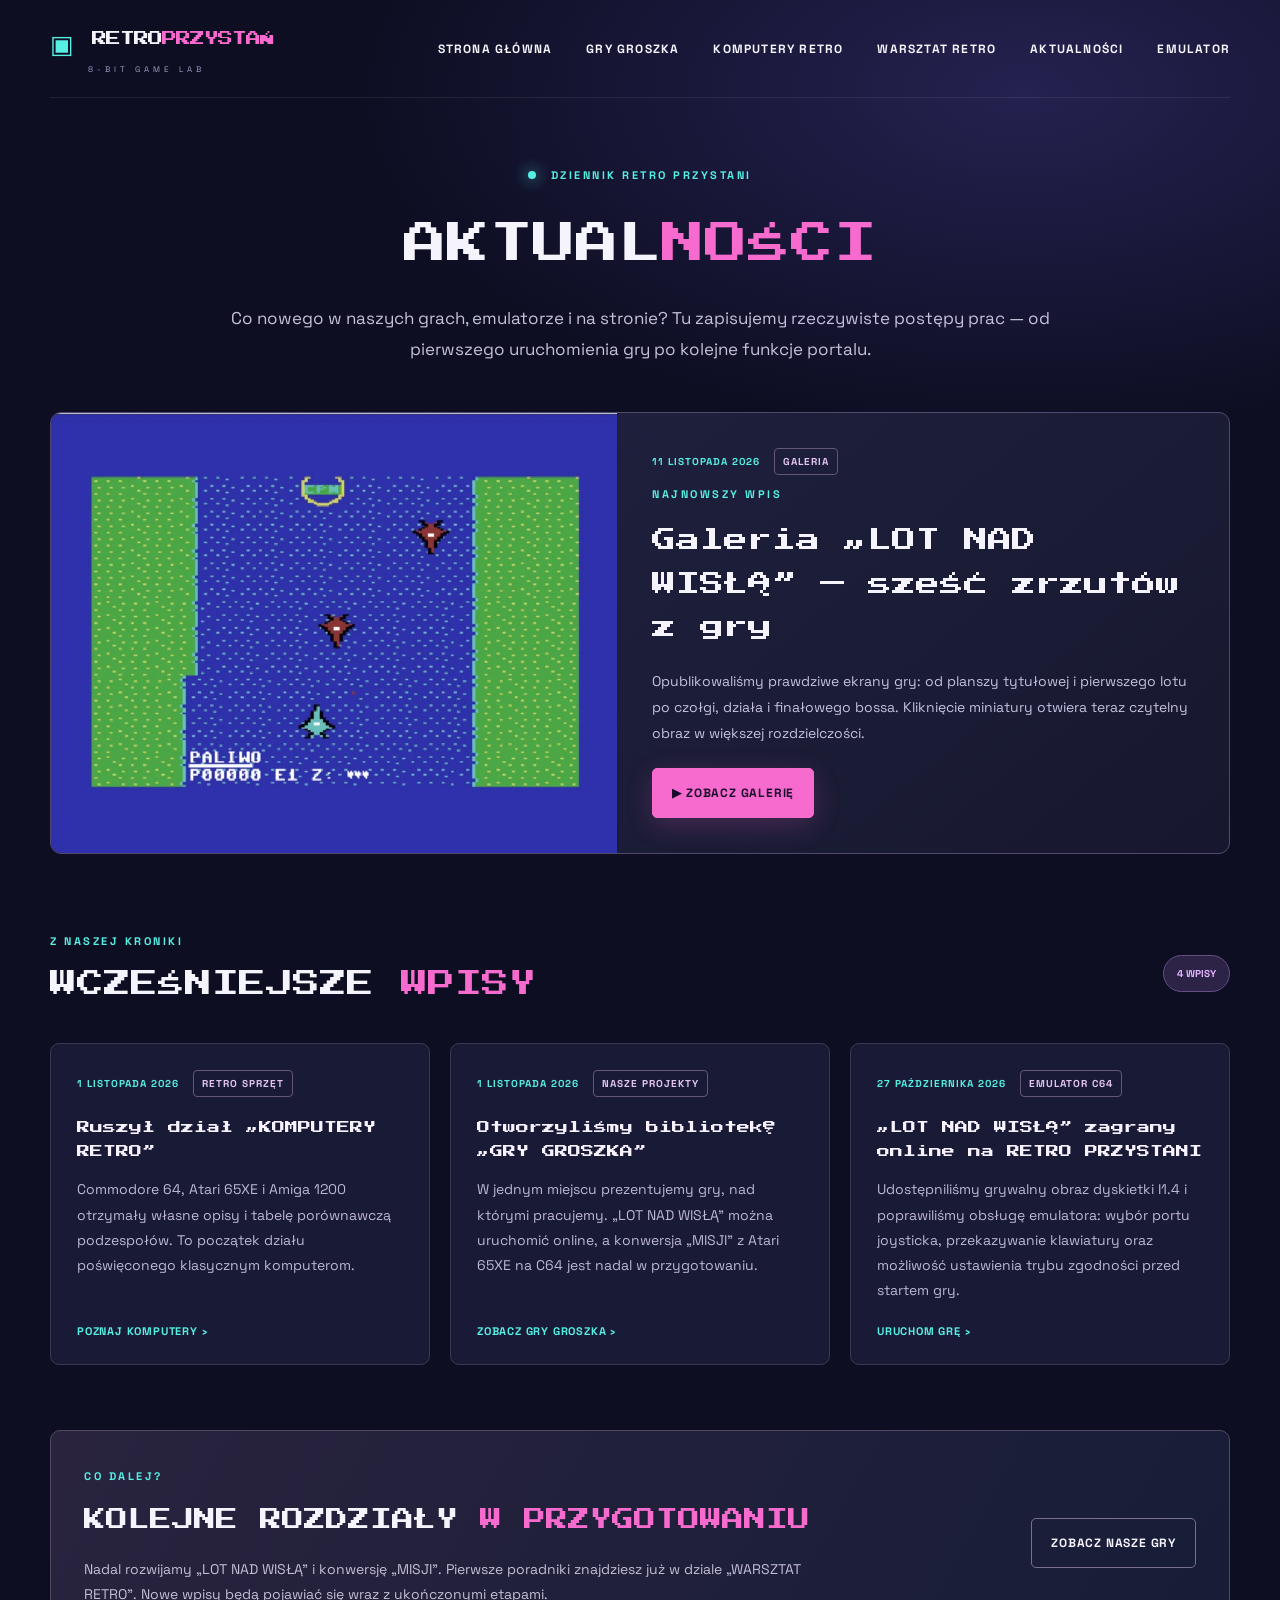
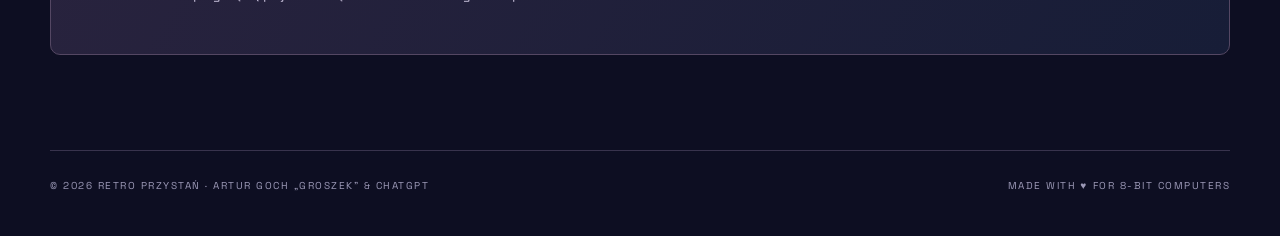
==== commit cc3c077c: "feat: publish Warsztat Retro with C64, Atari 65XE and Amiga 1200 diagnostic guides and sources" ====
--- a/aktualnosci.html
+++ b/aktualnosci.html
@@ -18,6 +18,7 @@
     <a href="index.html">STRONA GŁÓWNA</a>
     <a href="gry-groszka.html">GRY GROSZKA</a>
     <a href="komputery-retro.html">KOMPUTERY RETRO</a>
+    <a href="warsztat-retro.html">WARSZTAT RETRO</a>
     <a href="aktualnosci.html" aria-current="page">AKTUALNOŚCI</a>
     <a href="player.html">EMULATOR</a>
   </nav>
@@ -69,7 +70,7 @@
     <div>
       <span class="eyebrow">CO DALEJ?</span>
       <h2>KOLEJNE ROZDZIAŁY <span class="accent">W PRZYGOTOWANIU</span></h2>
-      <p>Nadal rozwijamy „LOT NAD WISŁĄ” i konwersję „MISJI”. W planach mamy również praktyczne materiały warsztatowe o retrokomputerach. Nowe wpisy będą pojawiać się wraz z ukończonymi etapami.</p>
+      <p>Nadal rozwijamy „LOT NAD WISŁĄ” i konwersję „MISJI”. Pierwsze poradniki znajdziesz już w dziale „WARSZTAT RETRO”. Nowe wpisy będą pojawiać się wraz z ukończonymi etapami.</p>
     </div>
     <a class="btn ghost" href="gry-groszka.html">ZOBACZ NASZE GRY</a>
   </aside>
--- a/style.css
+++ b/style.css
@@ -204,3 +204,17 @@
 @media(max-width:1100px){.topbar{flex-wrap:wrap;padding-block:17px}.topbar nav{width:100%;justify-content:flex-start}}
 @media(max-width:900px){.news-featured{grid-template-columns:1fr}.news-featured-visual{min-height:240px}.news-featured-visual img{max-height:360px}.news-card-grid,.news-home-grid{grid-template-columns:1fr 1fr}.news-footnote{flex-direction:column;align-items:flex-start}}
 @media(max-width:620px){.news-page{padding-top:39px}.news-hero>p{font-size:15px}.news-featured-content{padding:22px}.news-card-grid,.news-home-grid{grid-template-columns:1fr}.news-card,.news-home-card{padding:20px}.news-footnote{padding:22px}.topbar nav{gap:12px}}
+
+/* Karta Warsztatu Retro na stronie glownej. */
+.workshop-home-section{background:linear-gradient(115deg,#161a36,#24203b);border-block:1px solid #504266}
+.workshop-home-layout{display:grid;grid-template-columns:1fr 1fr;align-items:center;gap:40px}
+.workshop-home-section h2{font:clamp(20px,2.8vw,29px)/1.7 'Press Start 2P',monospace;margin:20px 0}
+.workshop-home-section p{max-width:550px;color:#c5bfda;line-height:1.85;font-size:15px;margin:0 0 24px}
+.workshop-home-cards{display:grid;gap:10px}
+.workshop-home-cards a{display:grid;grid-template-columns:110px 1fr;align-items:center;gap:6px 12px;padding:17px 20px;border:1px solid #595075;border-radius:7px;background:#191c38;transition:border-color .2s}
+.workshop-home-cards a:hover,.workshop-home-cards a:focus-visible{border-color:var(--cyan)}
+.workshop-home-cards a>span{grid-row:1/3;color:#74e8da;font-size:11px;font-weight:800}
+.workshop-home-cards a>strong{font:11px/1.6 'Press Start 2P',monospace;color:#fff}
+.workshop-home-cards a>small{font-size:10px;letter-spacing:1px;color:#bcb1d1}
+@media(max-width:870px){.workshop-home-layout{grid-template-columns:1fr}}
+@media(max-width:490px){.workshop-home-cards a{grid-template-columns:95px 1fr;padding:14px}.workshop-home-cards a>strong{font-size:10px}}
